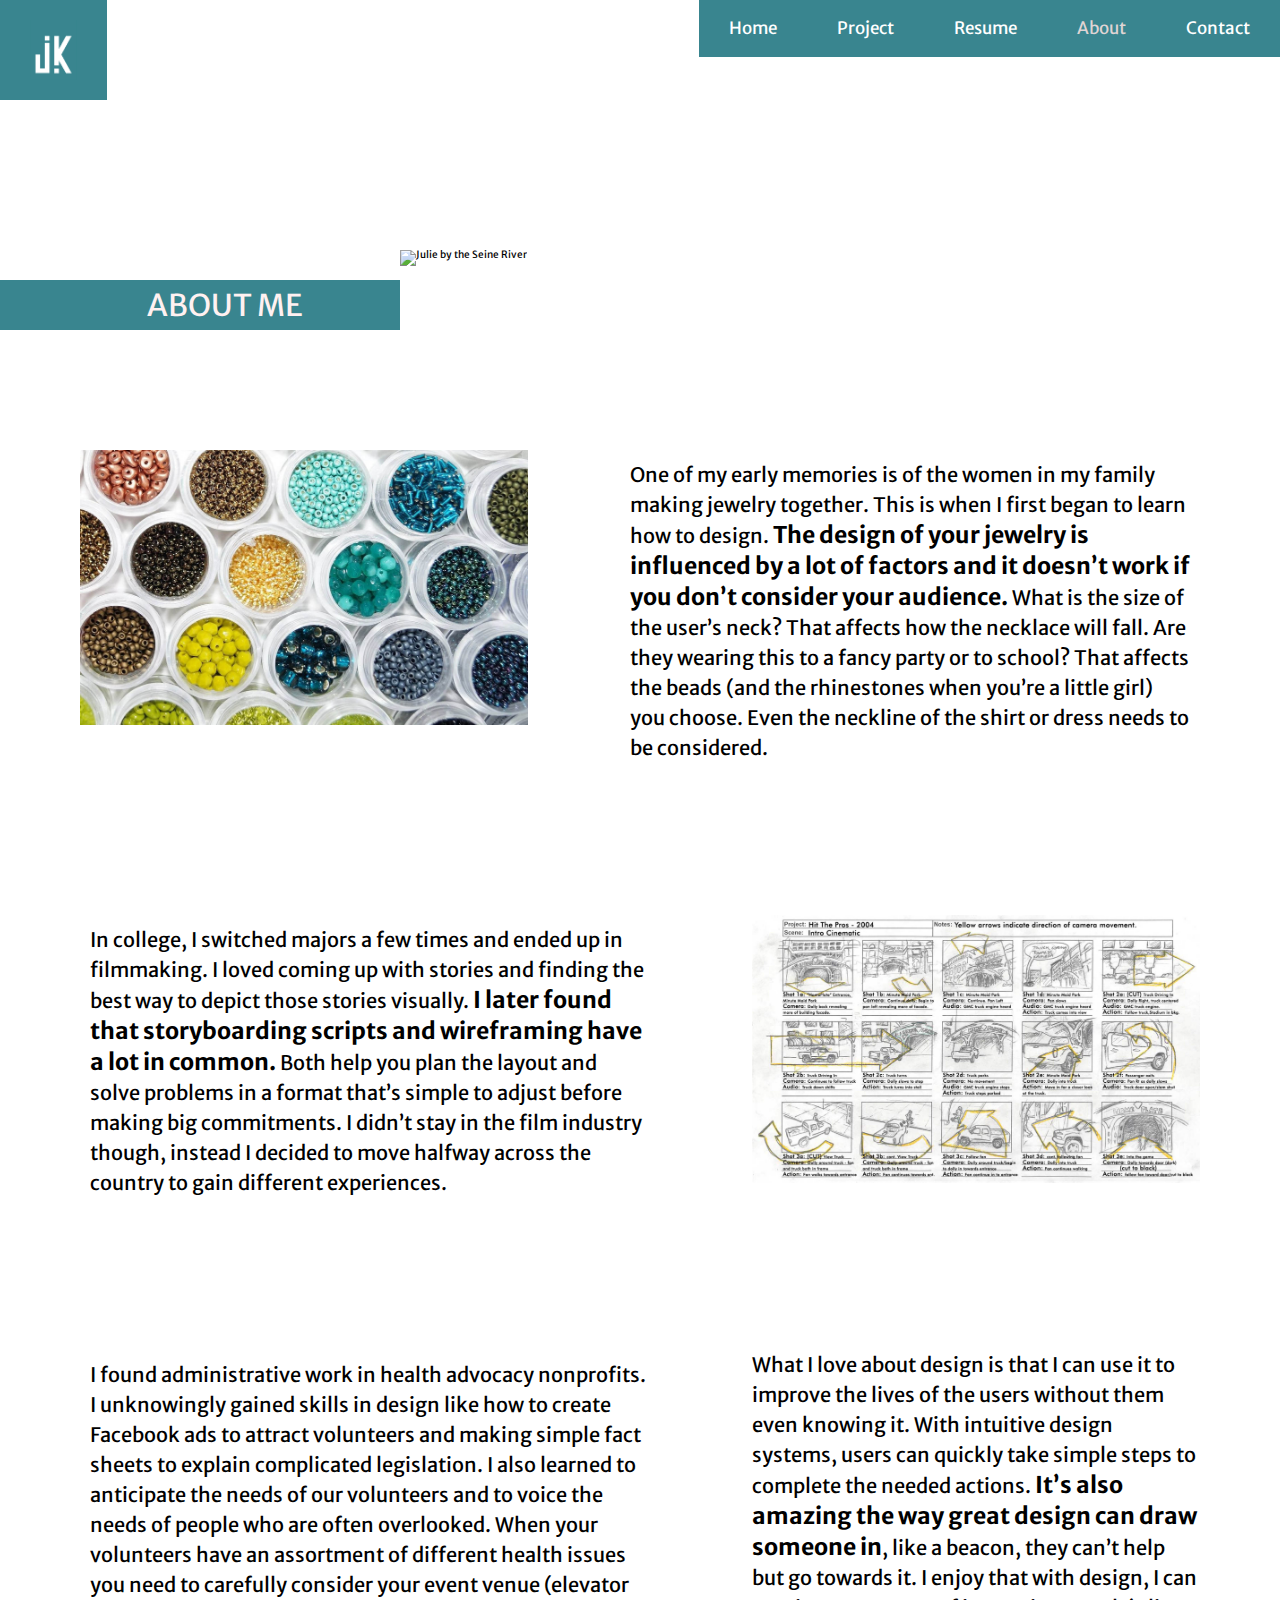
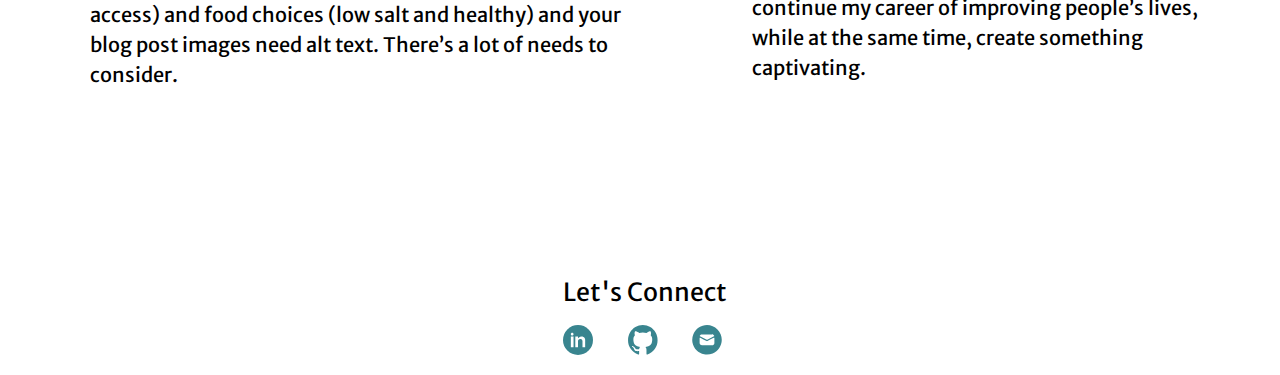
==== about.html @ 7df588e4 "fix spacing and beautify" ====
<!DOCTYPE html>
<html class="mdl-js">

<head>
  <title> Portfolio | Julie Knowles </title>
  <meta name="viewport" content="width=device-width, intitial-scale=1">
  <link rel="stylesheet" type="text/css" href="css/reset.css">
  <link rel="stylesheet" type="text/css" href="css/style.css">
  <link href='https://fonts.googleapis.com/css?family=Merriweather Sans' rel='stylesheet'>
  <link rel="stylesheet" href="https://cdnjs.cloudflare.com/ajax/libs/font-awesome/4.7.0/css/font-awesome.min.css">
  <link rel="stylesheet" type="text/css" href="//fonts.googleapis.com/css?family=Yeseva+One" />
</head>
<div class="hero-about">
  <div class="topnav">
    <a href="#index" class="active"><img src="images/JK-banner.png" alt="JK logo on teal" class="banner" /></a>
    <div id="myLinks">
      <a href="index.html">Home</a>
      <a href="project.html">Project</a>
      <a href="images/j-knowles-resume-19.pdf" download>Resume</a>
      <a class="current" href="about.html">About</a>
      <a href="#contact">Contact</a>
    </div>
    <!-- Hamburger menu -->
    <a href="javascript:void(0);" class="icon" onclick="myFunction()">
      <i class="fa fa-bars"></i>
    </a>
  </div>
</div>

<body>
  <div class="space"></div>
  <section>
    <header>
      <div class="title">
        <h3>ABOUT ME</h3>
      </div>
    </header>
  </section>
  <div class="container">
    <main>

      <div class="river">
        <img src="images/julieinparis.jpg" alt="Julie by the Seine River"></div>
      <section class="section">
        <div class="one">
          <p> One of my early memories is of the women in my family making jewelry together. This is when I first began to learn how to design. <strong> The design of your jewelry is influenced by a lot of factors and it doesn’t work if you don’t
              consider
              your
              audience.</strong> What is the size of the user’s neck? That affects how the necklace will fall. Are they wearing this to a fancy party or to school? That affects the beads (and the rhinestones when you’re a little girl) you choose.
            Even the
            neckline
            of the shirt or dress needs to be considered. </p>
        </div>
        <div class="beads">
          <img src="images/beads.jpg" alt="beads">
        </div>
      </section>
      <section class="section">
        <div class="college">
          <p> In college, I switched majors a few times and ended up in filmmaking. I loved coming up with stories and finding the best way to depict those stories visually. <strong>I later found that storyboarding scripts and wireframing have a lot
              in common.</strong> Both help you plan the layout and solve problems in a format that’s simple to adjust before making big commitments. I didn’t stay in the film industry though, instead I decided to move halfway across the country to
            gain different
            experiences.</p>
        </div>
        <div class="story">
          <img src="images/storyboard.jpg" alt="film storyboard"> </div>
      </section>
      <section class="section">
        <div class="nonprofits">
          <p> I found administrative work in health advocacy nonprofits. I unknowingly gained skills in design like how to create Facebook ads to attract volunteers and making simple fact sheets to explain complicated legislation. I also learned to
            anticipate the needs of our volunteers and to voice the needs of people who are often overlooked. When your volunteers have an assortment of different health issues you need to carefully consider your event venue (elevator access) and
            food
            choices (low salt and healthy) and your blog post images need alt text. There’s a lot of needs to consider. </p>
        </div>
        <div class="design">
          <p>What I love about design is that I can use it to improve the lives of the users without them even knowing it. With intuitive design systems, users can quickly take simple steps to complete the needed actions.<strong> It’s also amazing
              the
              way great design can draw someone in</strong>, like a beacon, they can’t help but go towards it. I enjoy that with design, I can continue my career of improving people’s lives, while at the same time, create something captivating. </p>
        </div>
      </section>
  </div>
  </main>
  <!-- Global site tag (gtag.js) - Google Analytics -->
  <script async src="https://www.googletagmanager.com/gtag/js?id=UA-141456727-1"></script>
  <script>
    window.dataLayer = window.dataLayer || [];

    function gtag() {
      dataLayer.push(arguments);
    }
    gtag('js', new Date());

    gtag('config', 'UA-141456727-1');
  </script>
  <script>
    function myFunction() {
      var x = document.getElementById("myLinks");
      if (x.style.display === "block") {
        x.style.display = "none";
      } else {
        x.style.display = "block";
      }
    }
  </script>

</body>
<footer>
  <section class="bottom">
    <div class="connect">
      <h4 class="footerheading">Let's Connect</h4>
      <ul class="footerlist">
        <li><a href="https://www.linkedin.com/in/julie-knowles/">
            <img src="./images/linkedin2.svg" alt=" linkedin icon" class="icons"></a></li>
        <li><a href="https://github.com/jknowles14">
            <img src="./images/github.svg" alt="github icon" class="icons"></a></li>
        <li><a href="mailto:julieanne.m.knowles@gmail.com">
            <img src="./images/email.svg" alt="email icon" class="icons"></a></li>
      </ul>
    </div>
  </section>
  <div id="contact"> </div>

</footer>

</html>
---- css/style.css ----
* {
  box-sizing: border-box;
}

html {
  font-family: 'Merriweather sans';
  font-size: 10px;
}

.topnav {
  overflow: hidden;
  position: relative;
}

/* Hides the links inside the navigation menu */
.topnav #myLinks {
  display: none;
}

.topnav a {
  color: #39858F;
  padding: 14px 16px;
  text-decoration: none;
  font-size: 17px;
  display: block;
}

/*  hamburger menu */
.topnav a.icon {
  display: block;
  position: absolute;
  right: 0;
  top: 0;
}

a:link, a:visted {
  color: #DFD4D4;
}

a.current:link, a.current:visited {
  color: #DFD4D4;
}

/*** typography ***/
p, ul {
  font-family: 'Merriweather Sans';
  font-size: 1.5rem;
  line-height: 2.3rem;
}

h1 {
  color: #3AA695;
  font-family: "Yeseva One";
  font-size: 6rem;
  font-style: normal;
  font-variant: normal;
  font-weight: 700;
  line-height: 8rem;
}

h2 {
  font-size: 2.5rem;
  font-weight: bold;
  line-height: 4rem;
}

h3 {
  font-size: 2rem;
}

h4 {
  font-size: 2.5rem;
  line-height: 4rem;
}

strong {
  font-size: 1.8rem;
  font-weight: bold;
}

/*** structure ***/
.container {
  background-color: white;
  width: auto;
}

img {
  height: inherit;
  max-width: 100%;
}

.icons {
  height: 3rem;
  margin: 1%;
}

.footerlist li {
  display: inline;
  list-style: none;
  padding-right: 5px;
}

.connect {
  text-align: center;
  margin: 12rem 0 0 1rem;
}

.footerheading {
  text-align: center;
}

/* index HOME PAGE  */
.stacksec, .solosec {
  margin: 7rem 3rem 5rem 3rem;
}

.stackstext, .solotext {
  padding: 1rem;
  margin: 2rem 1rem 2.5rem 1rem;
}

.stacks, .solo {
  margin: 5rem 2rem 5rem 2rem;
  outline-color: #ECECEC;
  outline-style: solid;
  width: 85%;
}

.title {
  background-color: #39858F;
  color: #FFF1F1;
  float: left;
  margin-bottom: 3rem;
  margin-top: 10rem;
  overflow: hidden;
  padding: 1rem;
  text-align: center;
}

.hero-text {
  line-height: 2.2rem;
  margin: 3rem 2.2rem 1rem 1rem;
  padding-left: 2.5rem;
  padding-top: 20rem;
}

.hero-image {
  background-image: url("../images/jkcrop1.png");
  background-position: left;
  background-repeat: no-repeat;
  height: 63rem;
  width: 100%;
}

.banner {
  height: 6rem;
}

.space {
  padding: 10rem;
}

.projectbutton, .solobutton {
  border: 1.5px solid #3AA695;
  color: #3AA695;
  cursor: pointer;
  display: inline-block;
  font-size: 1.8rem;
  margin-top: 2rem;
  padding: 1rem;
  text-align: center;
  text-decoration: none;
  width: 23rem;
}

/* project STACKS CASE STUDY*/
.box {
  clear: right;
  float: none;
  height: auto;
  padding: 2rem;
}

.conclusion {
  background-color: #3AA695;
  color: #FFF1F1;
  display: inline-block;
  margin: 1rem;
  padding: 3rem;
}

.problem, .solution {
  background-color: #3AA695;
  color: #FFF1F1;
  margin: 2%;
  padding: 3rem;
  width: 96%;
}

.button {
  border: 2px solid #3AA695;
  color: #3AA695;
  cursor: pointer;
  display: block;
  font-size: 1.5rem;
  margin-left: auto;
  margin-right: auto;
  margin-top: 3rem;
  padding: 1.5rem;
  text-align: center;
  text-decoration: none;
  width: 100%;
}

.buttona {
  border: 2px solid #3AA695;
  color: #3AA695;
  cursor: pointer;
  font-size: 1.5rem;
  margin-left: auto;
  margin-right: auto;
  padding: 1.5rem;
  text-align: center;
  text-decoration: none;
}

.prototypebutton {
  margin: 5rem auto 2rem auto;
  text-align: center;
}

.intro {
  clear: left;
  margin-top: 3rem;
  padding: 3rem;
}

.stacks-pic {
  float: none;
  outline-color: #ECECEC;
  outline-style: solid;
  width: 100%;
}

.section {
  display: inline-block;
  margin: 0 2rem 0 2rem;
  padding: 1rem;
}

.pref, .dash {
  float: none;
  padding: 2.5rem;
  width: 100%;
}

.users, .fi, .landing, .dashboard, .mood, .branding, .clickable, .usertesting, .userp, .competitive {
  float: none;
  padding: 2.5rem;
  width: 100%;
}

.changes, .moodboard, .logo, .personas-pic, .processpic, .stacks-pic, .landing, .flow-pic, .dashboard {
  float: none;
  margin: 4rem 0 4rem 2rem;
  padding: 0;
  width: 95%;
}

.competitive-pic {
  margin: 4rem auto 0 auto;
  width: 50%;
}

.space {
  padding: 5rem;
}

.stackscase {
  float: left;
  width: 50%;
}

/* ABOUT */
.river {
  margin-top: 5rem;
}

.beads, .story {
  float: none;
  padding: 2rem;
  width: 100%;
}

.college, .one, .nonprofits, .design {
  float: none;
  padding: 3rem;
  width: 100%;
}

.artofstory, .last, .jewelry {
  display: inline-block;
}

@media screen and (max-width:1200px) {
  .buttons {
    margin-left: auto;
    margin-right: auto;
    margin-top: 1.5rem;
    max-width: 285px;
  }

  .rwd-break {
    display: none;
  }
}

@media screen and (min-width: 575px) {
  .hero-text {
    margin: 0 4rem 0 7rem;
  }

  .buttona {
    max-width: 300px;
  }

  .title {
    padding-left: 6rem;
    padding-right: 1rem;
  }

  .stacksec, .solosec {
    display: inline-block;
    margin: 8rem 6rem 5rem 6rem;
  }

  .stacks, .solo {
    margin: 0 2rem 0 2rem;
    width: 70%;
  }

  .section {
    margin: 3rem 13rem 3rem 4rem;
  }
}

@media screen and (min-width:991px) {
  h3 {
    font-size: 3rem;
  }

  .topnav a.icon {
    display: none;
  }

  .topnav #myLinks {
    display: inline;
    float: right;
  }

  .topnav {
    font-size: 2rem;
    overflow: hidden;
    text-decoration: none;
    width: 100%;
  }

  .topnav a {
    background-color: #39858F;
    color: white;
    float: left;
    justify-content: center;
    padding: 2rem 3rem 2rem 3rem;
    text-decoration: none;
  }

  /* home index page */
  .banner {
    float: left;
  }

  .stackstext {
    float: left;
    margin: 2rem 0 1rem 4.5rem;
    width: 40%;
  }

  .stacksec, .solosec {
    display: inline-block;
    margin: 8rem 5rem 5rem 5rem;
  }

  .stacks {
    float: right;
    margin: 3rem 7rem 10rem 0;
    width: 35%;
  }

  .solo {
    clear: left;
    float: left;
    margin-top: 5rem;
    width: 50%;
  }

  .solotext {
    float: right;
    margin-bottom: 20px;
    margin-right: 30px;
    width: 40%;
  }

  .title {
    background-color: #39858F;
    color: #FFF1F1;
    margin: 8rem 0 3rem 0;
    padding-top: 2.5rem 0 2.5rem 4rem;
    text-align: center;
    width: 40rem;
  }

  .college, .one, .nonprofits, .love {
    float: none;
    margin: 1rem;
    padding: 6rem;
    width: 100%;
  }

  .artofstory, .last, .jewelry {
    padding: 3rem;
  }

  /* project STACKS CASE STUDY  */
  .section {
    display: inline-block;
    margin: 6rem 20rem 6rem 20rem;
  }

  .problem, .solution {
    clear: both;
    float: none;
    height: auto;
    margin: 3%;
    padding: 1.5rem;
    width: 94%;
  }

  .usersurvey {
    display: table;
  }
}

@media screen and (min-width: 1100px) {
  p, ul {
    font-size: 2rem;
    line-height: 3rem;
  }

  strong {
    font-size: 2.3rem;
  }

  .bottom {
    clear: both;
    margin-top: 8rem;
  }

  /* index HOME PAGE */
  .hero-text {
    margin-left: 9.7rem;
  }

  .stackstext {
    float: left;
    margin: 2rem 0 1rem 4.5rem;
    width: 40%;
  }

  .stacksec, .solosec {
    display: inline-block;
    margin: 8rem 5rem 5rem 5rem;
  }

  .stacks {
    float: right;
    margin: 3rem 7rem 10rem 0;
    width: 35%;
  }

  .solo {
    clear: left;
    float: left;
    margin-top: 5rem;
    width: 50%;
  }

  .solotext {
    float: right;
    margin-bottom: 20px;
    margin-right: 30px;
    width: 40%;
  }

  .projectbutton, .solobutton {
    border: 2px solid #3AA695;
    color: #3AA695;
    cursor: pointer;
    font-size: 2rem;
    margin-top: 2rem;
    padding: 1rem;
    text-align: center;
    text-decoration: none;
    width: 30rem;
  }

  /* about */
  .one {
    float: right;
    padding: 0;
    width: 50%;
  }

  .beads {
    float: left;
    padding: 0;
    width: 40%;
  }

  .story, .design {
    float: right;
    padding: 0;
    width: 40%;
  }

  .college, .nonprofits {
    float: left;
    padding: 0;
    width: 50%;
  }

  .river {
    margin-top: 5rem;
  }

  /* project STACKS CSE STUDY  */
  .intro {
    clear: right;
    float: right;
    padding: 3rem 3rem 3rem 0;
    width: 45%;
  }

  .stacks-pic {
    float: left;
    width: 40%;
  }

  .problem {
    background-color: #3AA695;
    clear: left;
    color: #FFF1F1;
    float: left;
    height: 42rem;
    margin: 2%;
    padding: 4rem;
    width: 44%;
  }

  .solution {
    background-color: #3AA695;
    clear: right;
    color: #FFF1F1;
    float: right;
    height: 42rem;
    margin: 2%;
    padding: 4rem;
    width: 44%;
  }

  .competitive {
    clear: right;
    float: left;
    padding: 3rem 0 3rem 3rem;
    width: 45%;
  }

  .competitive-pic {
    clear: right;
    float: right;
    margin-top: 6rem;
    width: 40%;
  }

  .buttona {
    border: 2px solid #3AA695;
    clear: both;
    color: #3AA695;
    cursor: pointer;
    float: left;
    font-size: 2rem;
    margin-left: 5rem;
    margin-top: 5rem;
    padding: 1rem;
    text-align: center;
    text-decoration: none;
    width: 40rem;
  }

  .button {
    border: 2px solid #3AA695;
    color: #3AA695;
    cursor: pointer;
    display: block;
    font-size: 2rem;
    margin-bottom: 2rem;
    margin-left: auto;
    margin-right: auto;
    padding: 1rem;
    text-align: center;
    text-decoration: none;
    width: 40rem;
  }

  .box {
    clear: right;
    float: left;
    height: 32rem;
    margin-left: 1%;
    width: 31%;
  }

  .processpic, .personas-pic {
    clear: left;
    float: left;
    margin: 1rem;
    padding-bottom: 6rem;
    width: 50%;
  }

  .flow-pic {
    float: right;
    padding-top: 0;
    width: 50%;
  }

  .users {
    clear: left;
    float: left;
    padding-right: 0;
    width: 40%;
  }

  .pref {
    clear: left;
    float: left;
    padding-right: 0;
    width: 45%;
  }

  .userp, .fi {
    float: right;
    padding-left: 0;
    width: 40%;
  }

  .dash {
    float: right;
    padding-left: 0;
    width: 42%;
  }

  .section {
    display: inline-block;
    margin: 8rem 7rem 4rem 7rem;
  }

  .buttons {
    float: left;
    width: 40%;
  }

  .dashboard {
    float: left;
    padding-top: 0;
    width: 40%
  }

  .landing {
    float: right;
    padding-top: 0;
    width: 40%;
  }

  .mood, .branding, .usertesting {
    clear: left;
    float: left;
    width: 45%;
  }

  .moodboard, .clickable, .changes, .logo {
    float: right;
    width: 45%;
  }

  .conclusion {
    background-color: #3AA695;
    color: #FFF1F1;
    display: inline-block;
    padding: 10rem 22rem 10rem 22rem;
  }
}
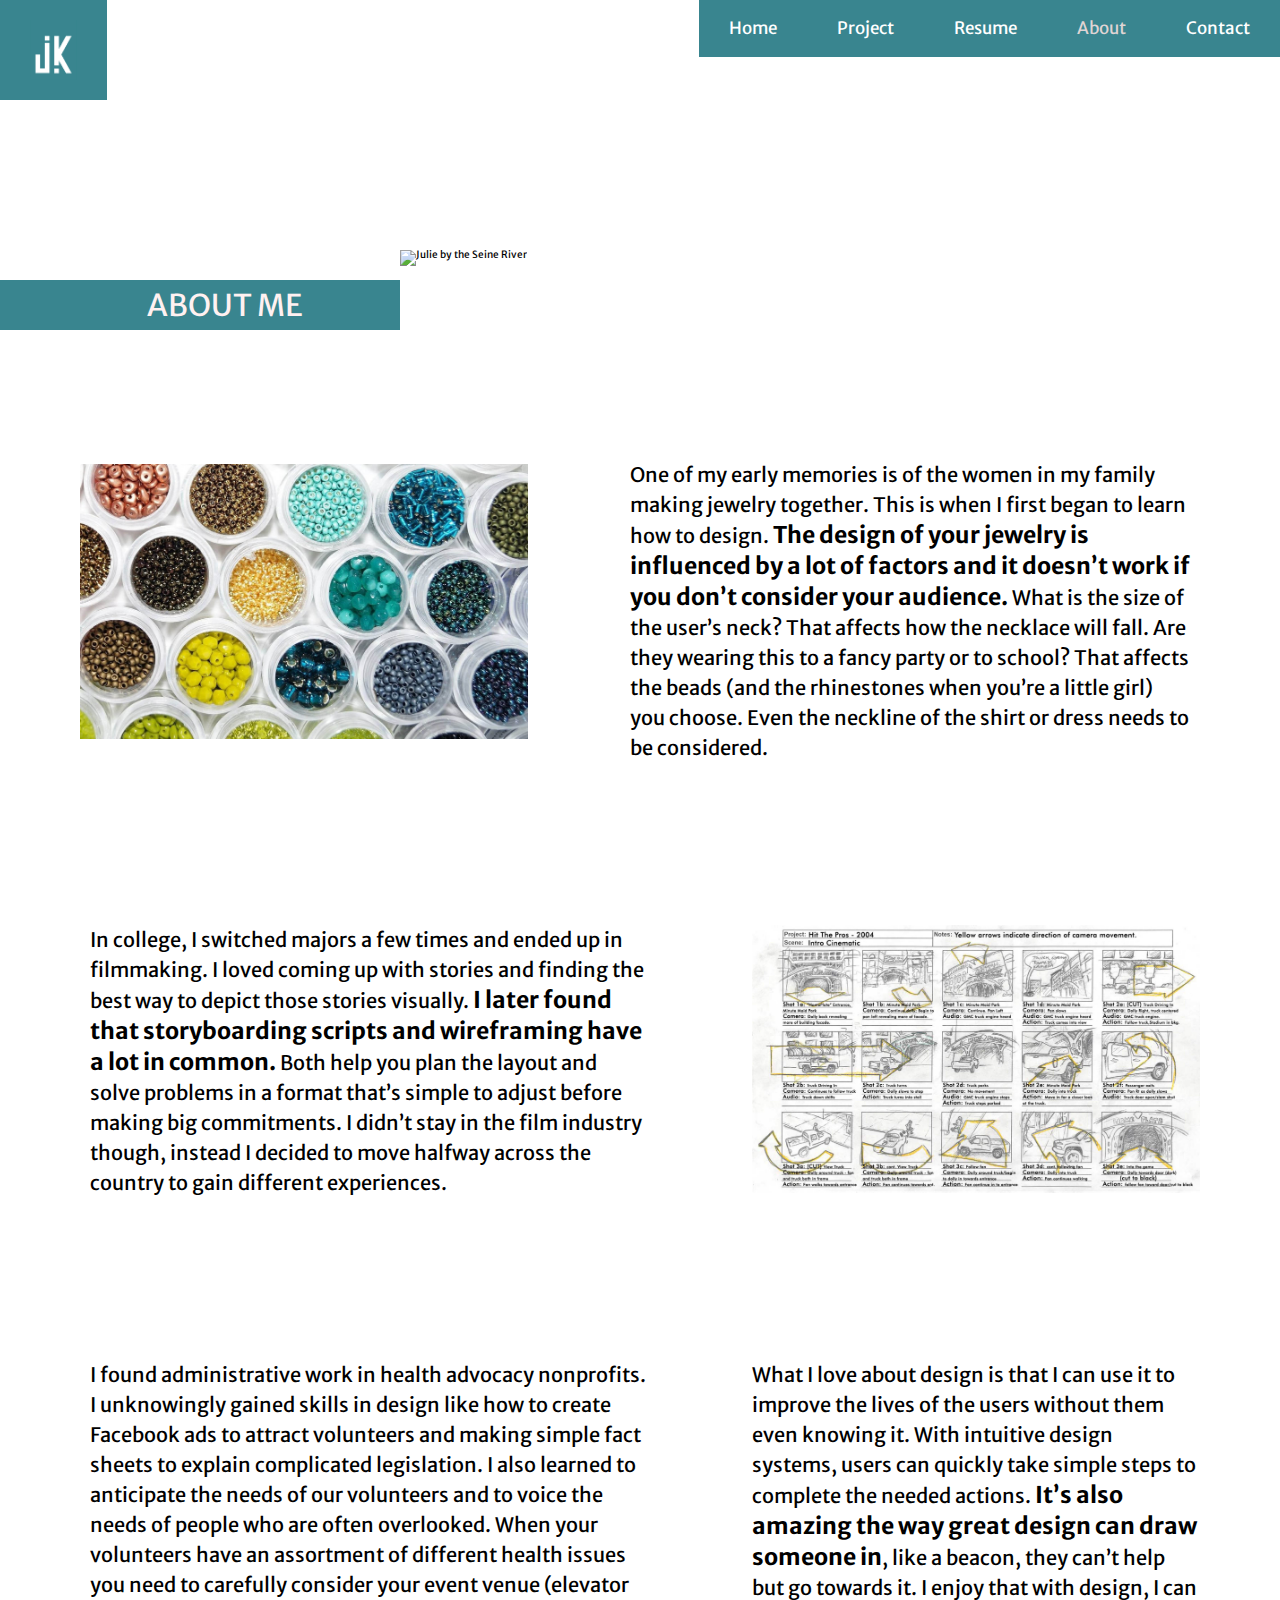
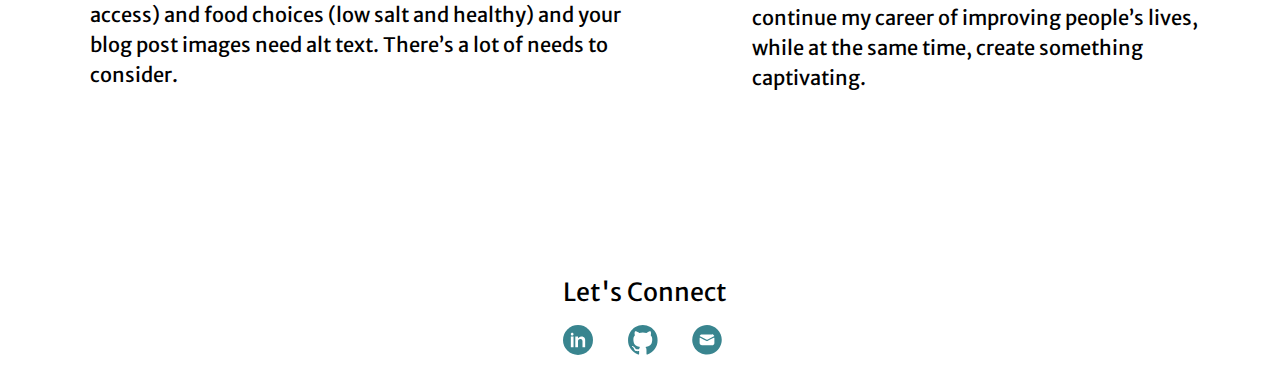
==== commit de582977: "larger pics and update project language" ====
--- a/about.html
+++ b/about.html
@@ -109,9 +109,9 @@
     <div class="connect">
       <h4 class="footerheading">Let's Connect</h4>
       <ul class="footerlist">
-        <li><a href="https://www.linkedin.com/in/julie-knowles/">
+        <li><a href="https://www.linkedin.com/in/julie-knowles/" target="_blank">
             <img src="./images/linkedin2.svg" alt=" linkedin icon" class="icons"></a></li>
-        <li><a href="https://github.com/jknowles14">
+        <li><a href="https://github.com/jknowles14" target="_blank">
             <img src="./images/github.svg" alt="github icon" class="icons"></a></li>
         <li><a href="mailto:julieanne.m.knowles@gmail.com">
             <img src="./images/email.svg" alt="email icon" class="icons"></a></li>
--- a/css/style.css
+++ b/css/style.css
@@ -262,7 +262,7 @@
 
 .changes, .moodboard, .logo, .personas-pic, .processpic, .stacks-pic, .landing, .flow-pic, .dashboard {
   float: none;
-  margin: 4rem 0 4rem 2rem;
+  margin: 4rem 1rem 4rem 1rem;
   padding: 0;
   width: 95%;
 }
@@ -315,9 +315,9 @@
   }
 }
 
-@media screen and (min-width: 575px) {
+@media screen and (min-width: 650px) {
   .hero-text {
-    margin: 0 4rem 0 7rem;
+    margin: 0 7rem 0 7rem;
   }
 
   .buttona {
@@ -339,8 +339,12 @@
     width: 70%;
   }
 
+  .personas-pic, .moodboard, .logo, .changes, .stacks-pic {
+    width: 80%;
+  }
+
   .section {
-    margin: 3rem 13rem 3rem 4rem;
+    margin: 3rem 10rem 3rem 10rem;
   }
 }
 
@@ -522,13 +526,13 @@
 
   .beads {
     float: left;
-    padding: 0;
+    padding: 1.4rem 0 0 0;
     width: 40%;
   }
 
   .story, .design {
     float: right;
-    padding: 0;
+    padding: 1rem 0 0 0;
     width: 40%;
   }
 
@@ -552,7 +556,7 @@
 
   .stacks-pic {
     float: left;
-    width: 40%;
+    width: 41%;
   }
 
   .problem {
@@ -581,7 +585,7 @@
     clear: right;
     float: left;
     padding: 3rem 0 3rem 3rem;
-    width: 45%;
+    width: 46%;
   }
 
   .competitive-pic {
@@ -634,13 +638,14 @@
     float: left;
     margin: 1rem;
     padding-bottom: 6rem;
-    width: 50%;
+    padding-top: 1rem;
+    width: 45%;
   }
 
   .flow-pic {
     float: right;
     padding-top: 0;
-    width: 50%;
+    width: 40%;
   }
 
   .users {
@@ -654,18 +659,19 @@
     clear: left;
     float: left;
     padding-right: 0;
-    width: 45%;
+    width: 46%;
   }
 
   .userp, .fi {
     float: right;
     padding-left: 0;
-    width: 40%;
+    width: 43%;
   }
 
   .dash {
     float: right;
     padding-left: 0;
+    margin-top: 1rem;
     width: 42%;
   }
 
@@ -682,7 +688,7 @@
   .dashboard {
     float: left;
     padding-top: 0;
-    width: 40%
+    width: 42%
   }
 
   .landing {
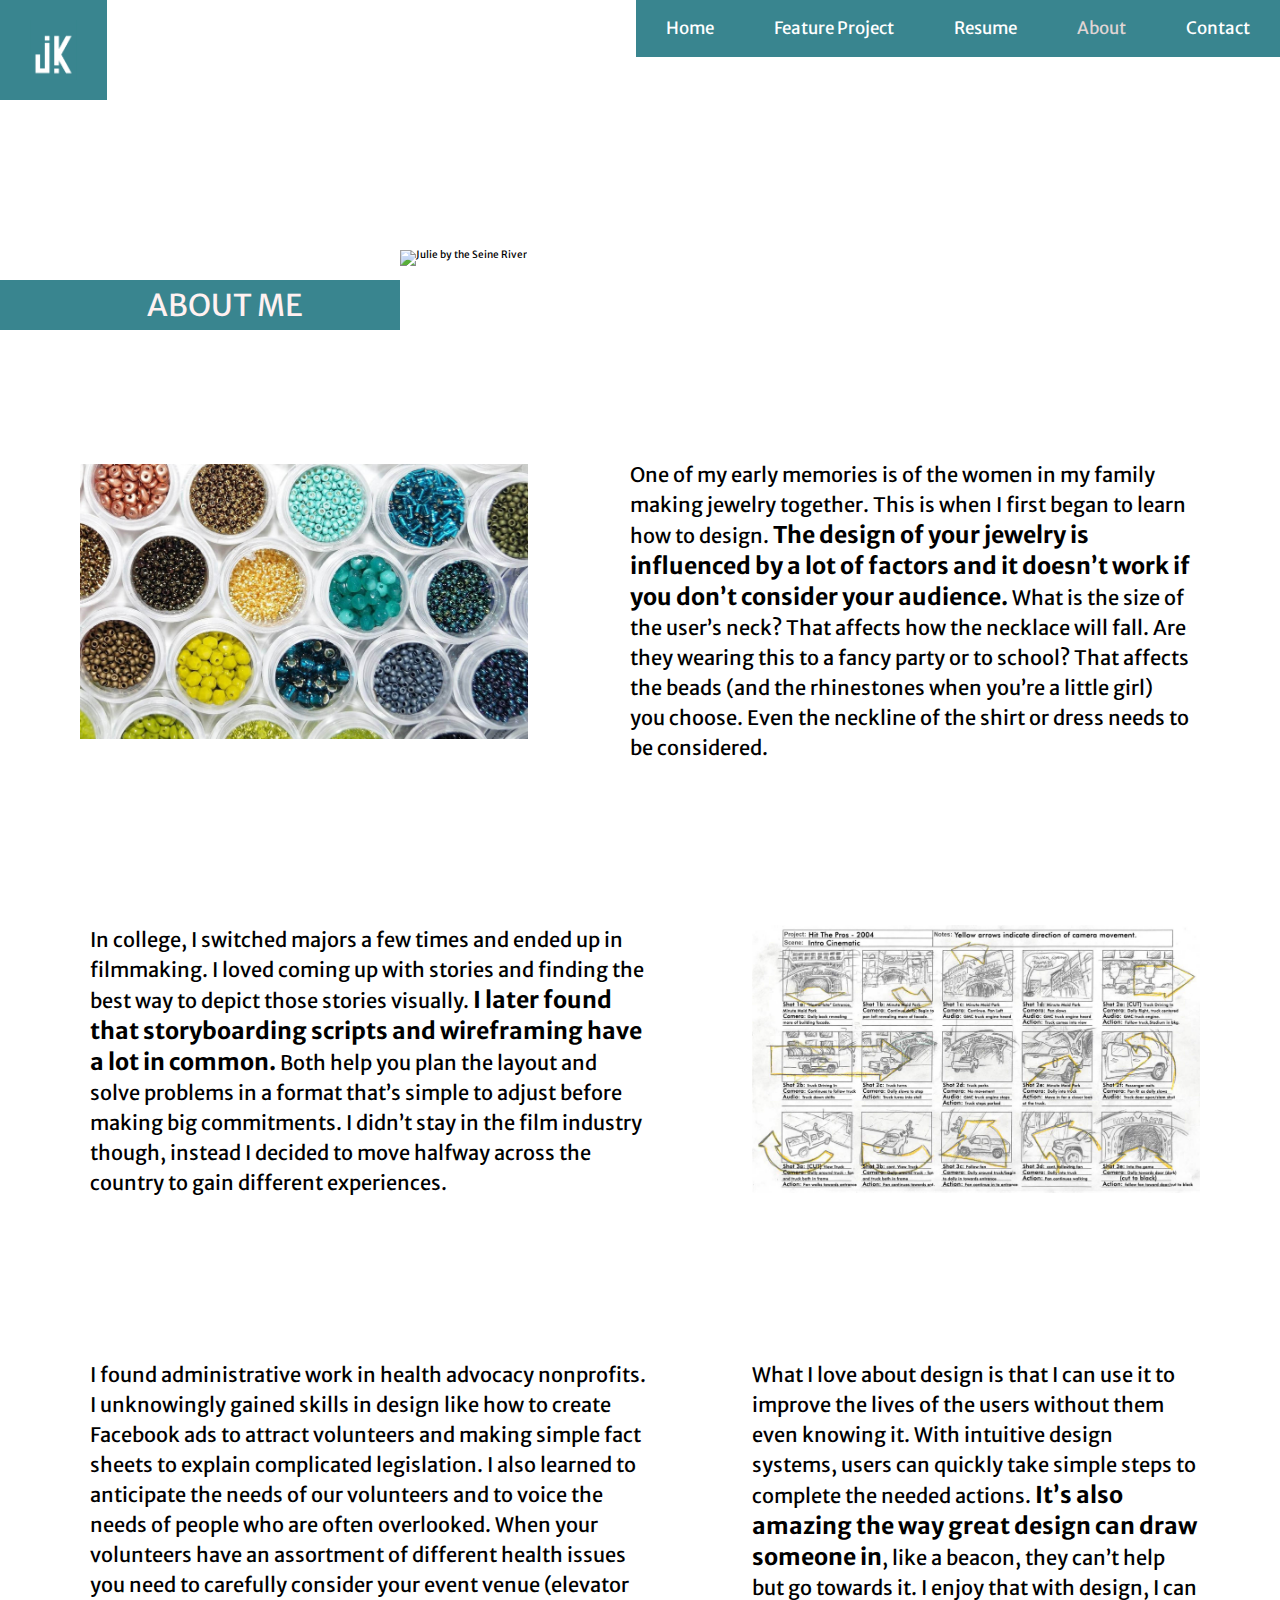
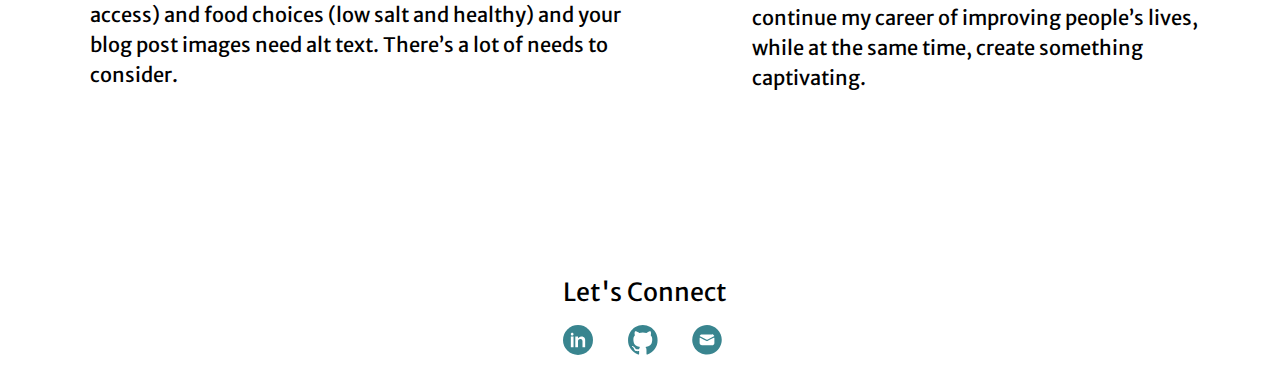
==== commit 016f233a: "add bendable case study" ====
--- a/about.html
+++ b/about.html
@@ -12,10 +12,10 @@
 </head>
 <div class="hero-about">
   <div class="topnav">
-    <a href="#index" class="active"><img src="images/JK-banner.png" alt="JK logo on teal" class="banner" /></a>
+    <a href="index.html" class="active"><img src="images/JK-banner.png" alt="JK logo on teal" class="banner" /></a>
     <div id="myLinks">
       <a href="index.html">Home</a>
-      <a href="project.html">Project</a>
+      <a href="feature.html">Feature Project</a>
       <a href="images/j-knowles-resume-19.pdf" download>Resume</a>
       <a class="current" href="about.html">About</a>
       <a href="#contact">Contact</a>
@@ -113,7 +113,7 @@
             <img src="./images/linkedin2.svg" alt=" linkedin icon" class="icons"></a></li>
         <li><a href="https://github.com/jknowles14" target="_blank">
             <img src="./images/github.svg" alt="github icon" class="icons"></a></li>
-        <li><a href="mailto:julieanne.m.knowles@gmail.com">
+        <li><a href="mailto:jmknowlesdesign@gmail.com">
             <img src="./images/email.svg" alt="email icon" class="icons"></a></li>
       </ul>
     </div>
--- a/css/style.css
+++ b/css/style.css
@@ -73,6 +73,11 @@
   line-height: 4rem;
 }
 
+h5{
+  font-size: 2rem;
+  color: #39858F;
+}
+
 strong {
   font-size: 1.8rem;
   font-weight: bold;
@@ -110,19 +115,17 @@
 }
 
 /* index HOME PAGE  */
-.stacksec, .solosec {
+.featuredsec, .solosec {
   margin: 7rem 3rem 5rem 3rem;
 }
 
-.stackstext, .solotext {
+.featured, .solotext {
   padding: 1rem;
   margin: 2rem 1rem 2.5rem 1rem;
 }
 
-.stacks, .solo {
+.featuredpic, .solo {
   margin: 5rem 2rem 5rem 2rem;
-  outline-color: #ECECEC;
-  outline-style: solid;
   width: 85%;
 }
 
@@ -178,8 +181,10 @@
   clear: right;
   float: none;
   height: auto;
+  list-style-position: inside;
   padding: 2rem;
 }
+
 
 .conclusion {
   background-color: #3AA695;
@@ -196,6 +201,7 @@
   padding: 3rem;
   width: 96%;
 }
+
 
 .button {
   border: 2px solid #3AA695;
@@ -237,8 +243,6 @@
 
 .stacks-pic {
   float: none;
-  outline-color: #ECECEC;
-  outline-style: solid;
   width: 100%;
 }
 
@@ -325,21 +329,21 @@
   }
 
   .title {
-    padding-left: 6rem;
-    padding-right: 1rem;
-  }
-
-  .stacksec, .solosec {
+    padding-left: 8rem;
+    padding-right: 3rem;
+  }
+
+  .featuredsec, .solosec {
     display: inline-block;
     margin: 8rem 6rem 5rem 6rem;
   }
 
-  .stacks, .solo {
+  .featuredpic, .solo {
     margin: 0 2rem 0 2rem;
     width: 70%;
   }
 
-  .personas-pic, .moodboard, .logo, .changes, .stacks-pic {
+  .personas-pic, .moodboard, .logo, .changes, .stacks-pic, .landing, .dashboard {
     width: 80%;
   }
 
@@ -383,27 +387,27 @@
     float: left;
   }
 
-  .stackstext {
+  .featured {
     float: left;
     margin: 2rem 0 1rem 4.5rem;
     width: 40%;
   }
 
-  .stacksec, .solosec {
+  .featuredsec, .solosec {
     display: inline-block;
     margin: 8rem 5rem 5rem 5rem;
   }
 
-  .stacks {
-    float: right;
-    margin: 3rem 7rem 10rem 0;
-    width: 35%;
+  .featuredpic {
+    float: right;
+    margin: 5rem;
+    width: 50%;
   }
 
   .solo {
     clear: left;
     float: left;
-    margin-top: 5rem;
+    margin: 5rem;
     width: 50%;
   }
 
@@ -474,28 +478,28 @@
     margin-left: 9.7rem;
   }
 
-  .stackstext {
+  .featured {
     float: left;
     margin: 2rem 0 1rem 4.5rem;
     width: 40%;
   }
 
-  .stacksec, .solosec {
+  .featuredsec, .solosec {
     display: inline-block;
     margin: 8rem 5rem 5rem 5rem;
   }
 
-  .stacks {
+  .featuredpic {
     float: right;
     margin: 3rem 7rem 10rem 0;
-    width: 35%;
+    width: 43%;
   }
 
   .solo {
     clear: left;
     float: left;
-    margin-top: 5rem;
-    width: 50%;
+    margin: 2rem 0 0 5rem;
+    width: 38%;
   }
 
   .solotext {
@@ -556,7 +560,7 @@
 
   .stacks-pic {
     float: left;
-    width: 41%;
+    width: 45%;
   }
 
   .problem {
@@ -705,7 +709,7 @@
 
   .moodboard, .clickable, .changes, .logo {
     float: right;
-    width: 45%;
+    width: 40%;
   }
 
   .conclusion {
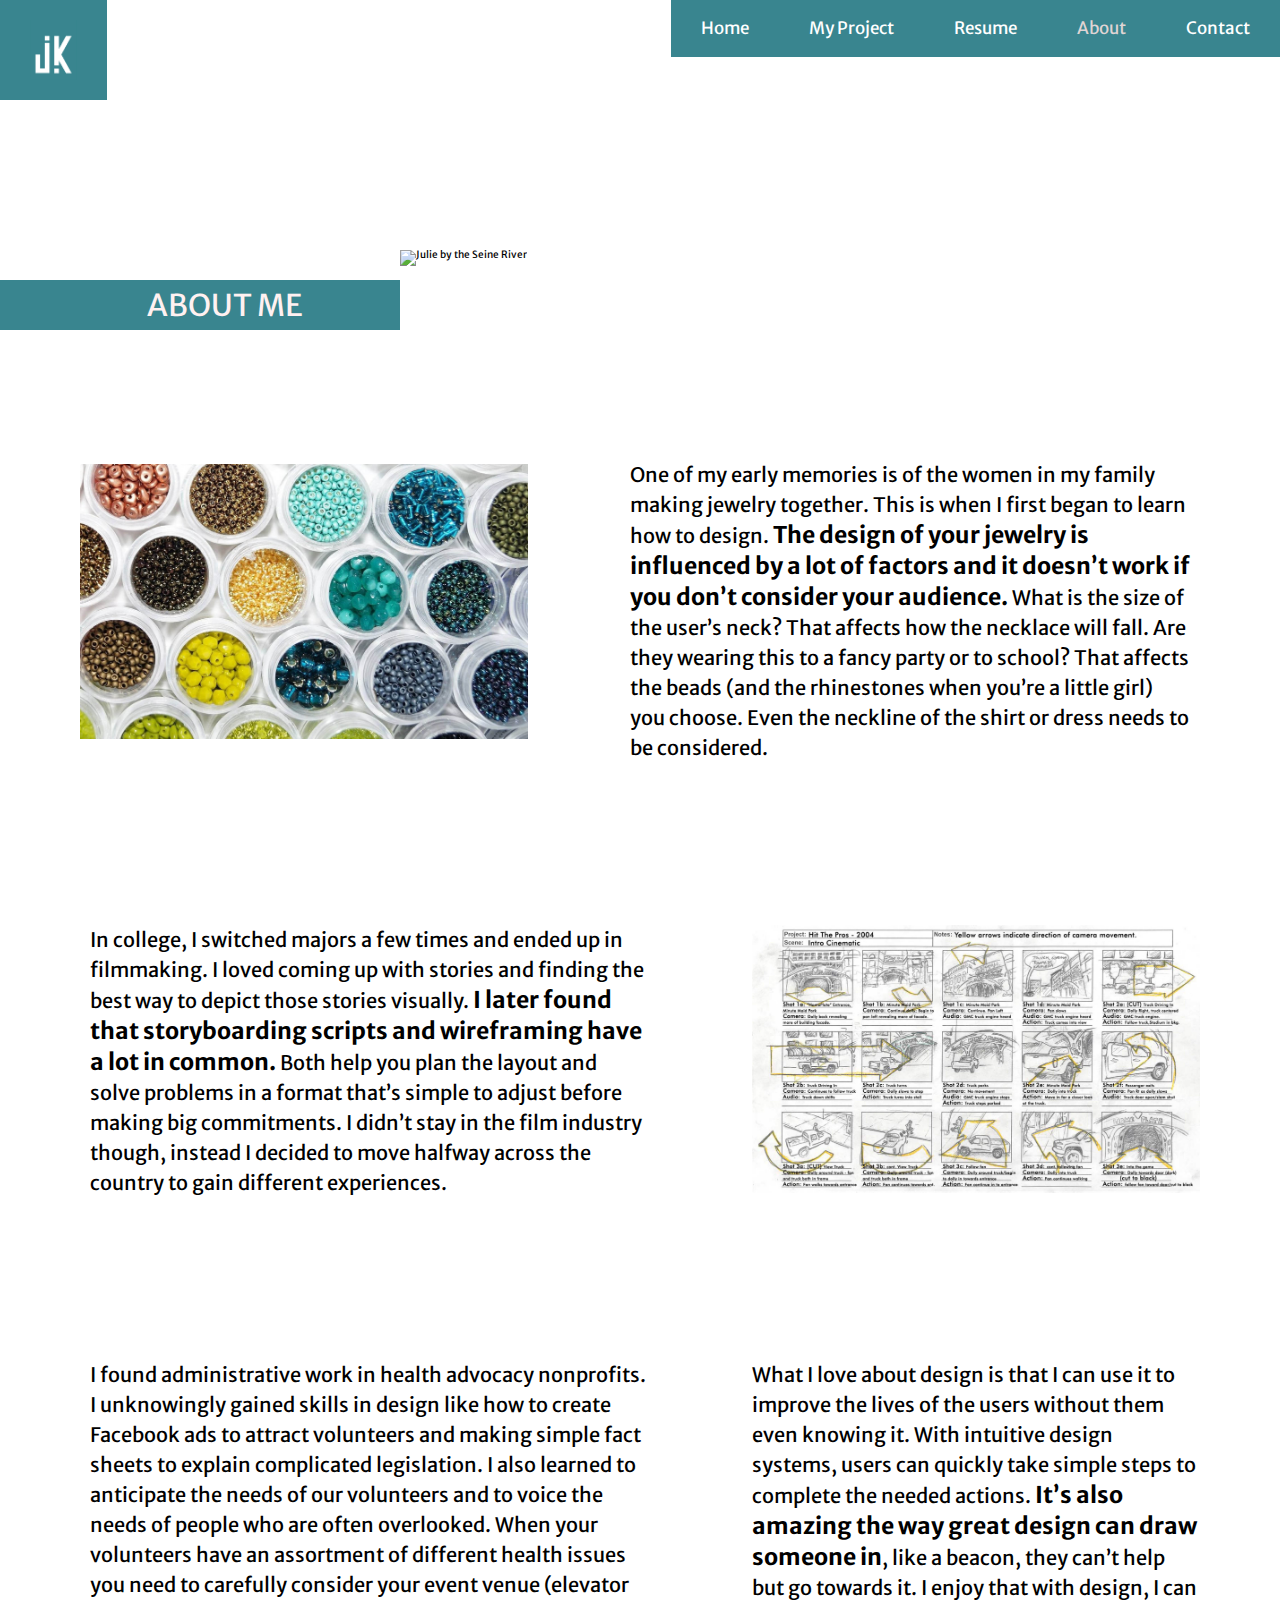
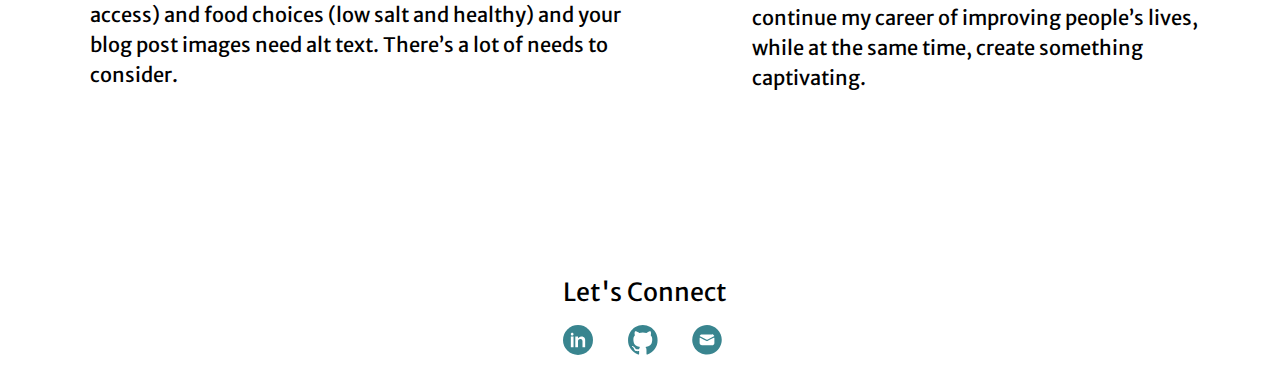
==== commit 246409d7: "fix errors" ====
--- a/about.html
+++ b/about.html
@@ -15,8 +15,8 @@
     <a href="index.html" class="active"><img src="images/JK-banner.png" alt="JK logo on teal" class="banner" /></a>
     <div id="myLinks">
       <a href="index.html">Home</a>
-      <a href="feature.html">Feature Project</a>
-      <a href="images/j-knowles-resume-19.pdf" download>Resume</a>
+      <a href="feature.html">My Project</a>
+      <a href="images/j-knowles-resume-19.pdf" target="_blank">Resume</a>
       <a class="current" href="about.html">About</a>
       <a href="#contact">Contact</a>
     </div>
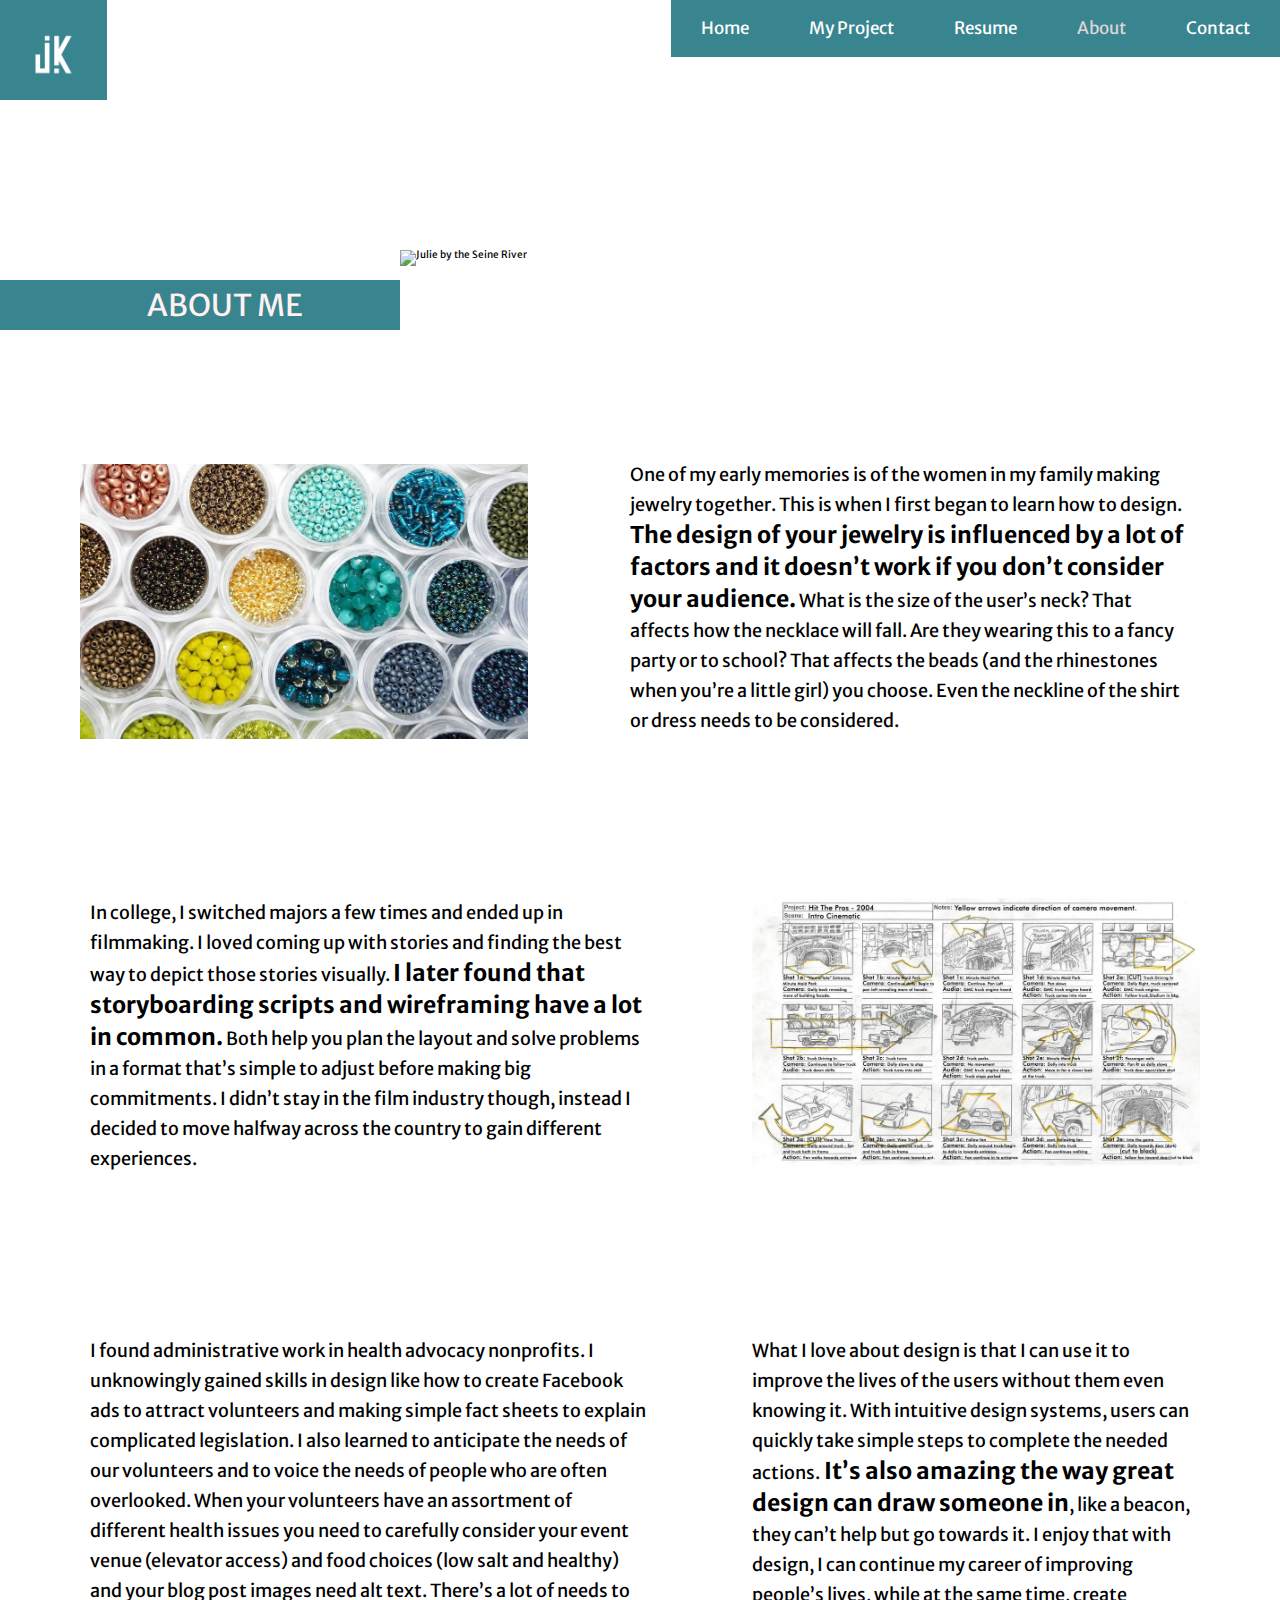
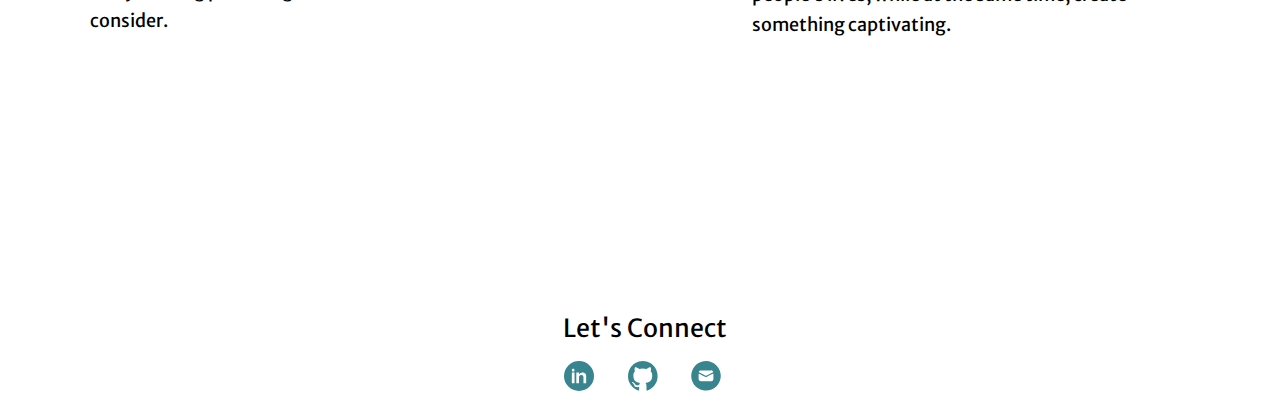
==== commit e95cb063: "fix spacing and font" ====
--- a/about.html
+++ b/about.html
@@ -103,7 +103,16 @@
     }
   </script>
 
+  <br>
 </body>
+<br>
+<br>
+<br>
+<br>
+<br>
+<br>
+<br>
+<br>
 <footer>
   <section class="bottom">
     <div class="connect">
--- a/css/style.css
+++ b/css/style.css
@@ -44,7 +44,7 @@
 /*** typography ***/
 p, ul {
   font-family: 'Merriweather Sans';
-  font-size: 1.5rem;
+  size: 1rem;
   line-height: 2.3rem;
 }
 
@@ -174,6 +174,16 @@
   text-align: center;
   text-decoration: none;
   width: 23rem;
+}
+
+.solobutton:hover {
+  background-color: #3AA695;
+  color: white;
+}
+
+.projectbutton:hover {
+  background-color: #3AA695;
+  color: white;
 }
 
 /* project STACKS CASE STUDY*/
@@ -235,6 +245,22 @@
   text-align: center;
 }
 
+
+.prototypebutton:hover {
+  background-color: #3AA695;
+  color: white;
+}
+
+.buttona:hover {
+  background-color: #3AA695;
+  color: white;
+}
+
+.button:hover {
+  background-color: #3AA695;
+  color: white;
+}
+
 .intro {
   clear: left;
   margin-top: 3rem;
@@ -350,6 +376,7 @@
   .section {
     margin: 3rem 10rem 3rem 10rem;
   }
+
 }
 
 @media screen and (min-width:991px) {
@@ -460,7 +487,7 @@
 
 @media screen and (min-width: 1100px) {
   p, ul {
-    font-size: 2rem;
+    font-size: 1.8rem;
     line-height: 3rem;
   }
 
@@ -520,6 +547,8 @@
     text-decoration: none;
     width: 30rem;
   }
+
+
 
   /* about */
   .one {
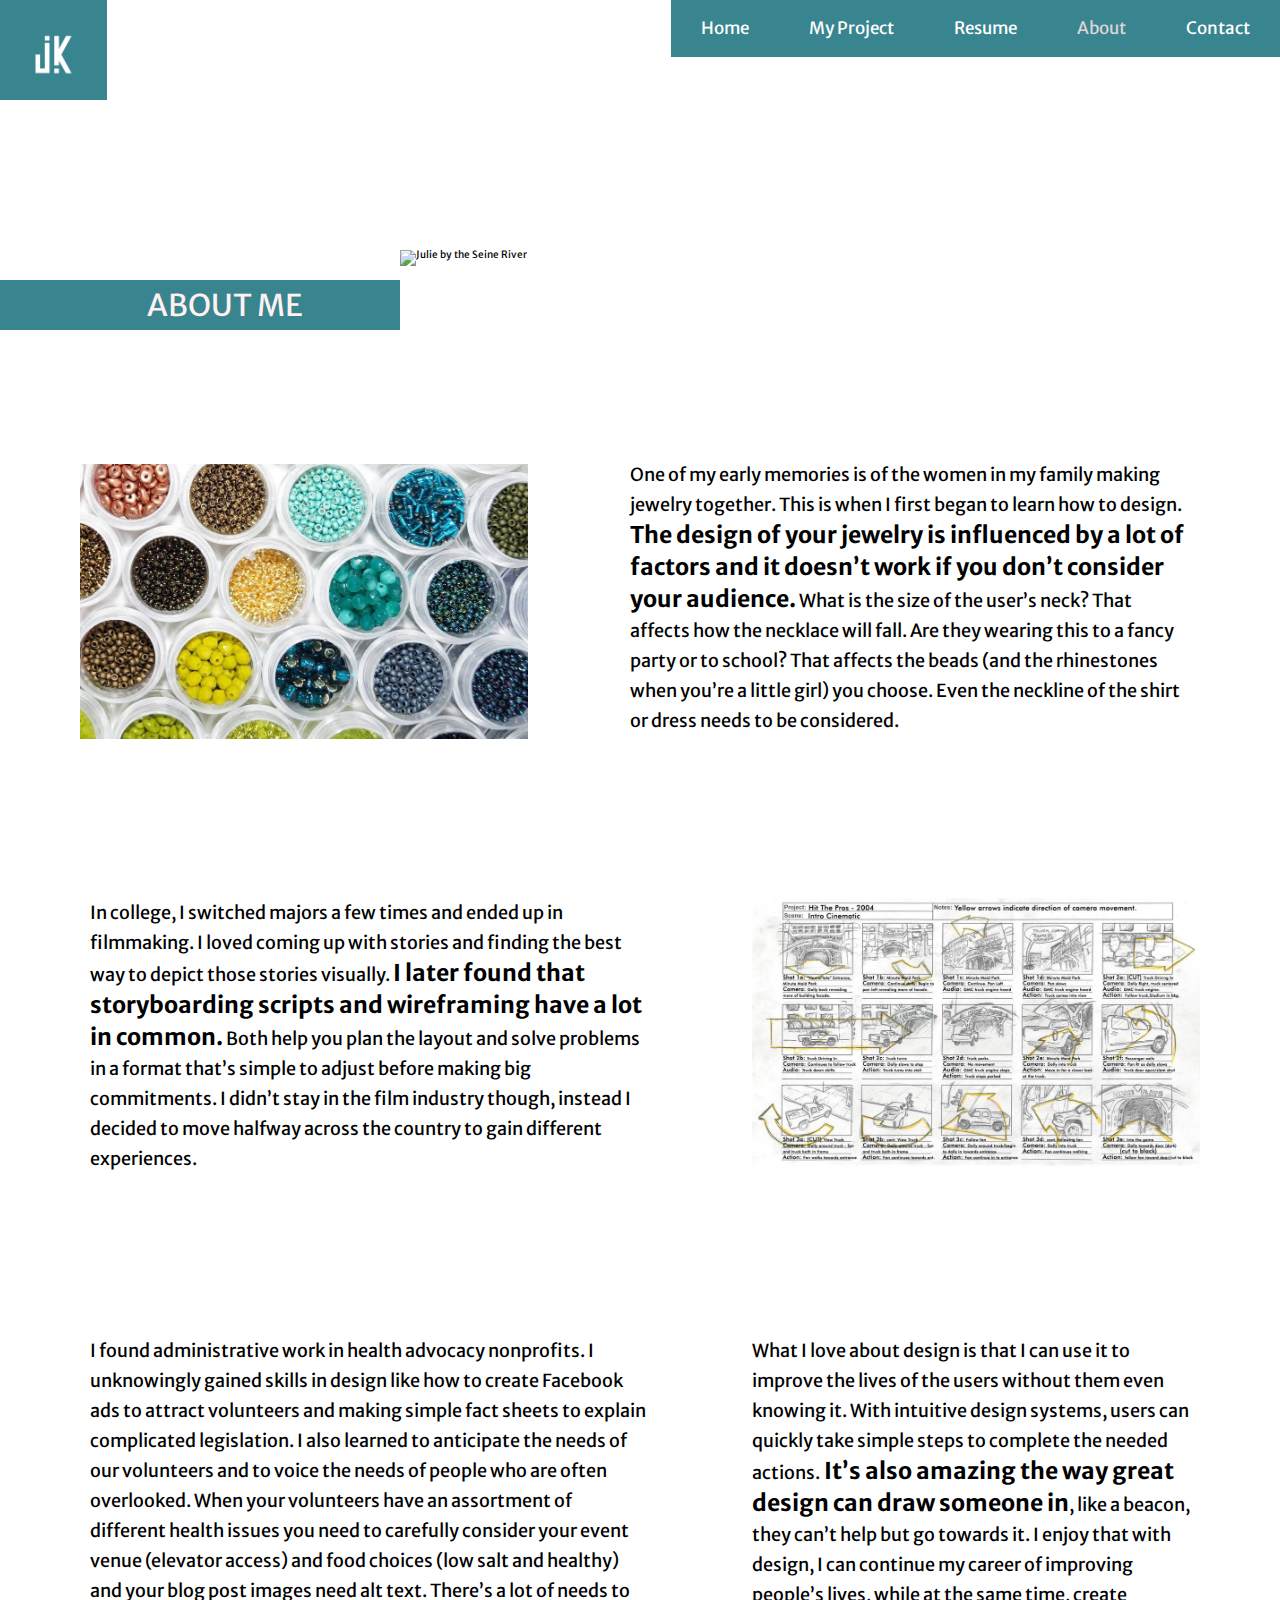
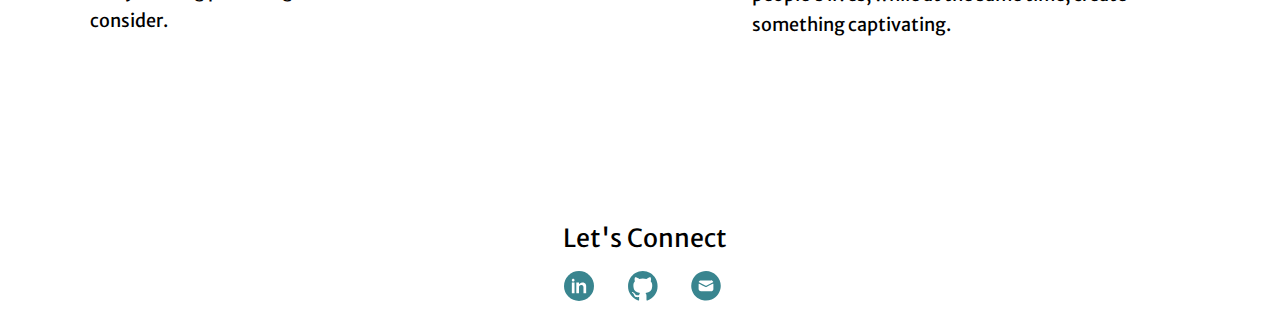
==== commit aa1d4e2e: "add busy bus pages" ====
--- a/about.html
+++ b/about.html
@@ -103,16 +103,7 @@
     }
   </script>
 
-  <br>
 </body>
-<br>
-<br>
-<br>
-<br>
-<br>
-<br>
-<br>
-<br>
 <footer>
   <section class="bottom">
     <div class="connect">
--- a/css/style.css
+++ b/css/style.css
@@ -44,7 +44,7 @@
 /*** typography ***/
 p, ul {
   font-family: 'Merriweather Sans';
-  size: 1rem;
+  font-size: 1.5rem;
   line-height: 2.3rem;
 }
 
@@ -119,14 +119,23 @@
   margin: 7rem 3rem 5rem 3rem;
 }
 
+.thirdsec {
+  margin: 7rem 4rem 5rem 3rem;
+}
+
 .featured, .solotext {
   padding: 1rem;
   margin: 2rem 1rem 2.5rem 1rem;
 }
 
-.featuredpic, .solo {
-  margin: 5rem 2rem 5rem 2rem;
+.featuredpic, .solo{
+  margin: 5rem 2rem 3rem 2rem;
   width: 85%;
+}
+
+.thirdpic {
+  margin: 1rem 2rem 3rem 2rem;
+  width: 30%;
 }
 
 .title {
@@ -192,7 +201,7 @@
   float: none;
   height: auto;
   list-style-position: inside;
-  padding: 2rem;
+  padding: 3rem;
 }
 
 
@@ -211,6 +220,8 @@
   padding: 3rem;
   width: 96%;
 }
+
+
 
 
 .button {
@@ -297,6 +308,14 @@
   width: 95%;
 }
 
+.busybus-pic{
+  float: none;
+  margin: 2rem auto 0 auto;
+  /* padding-left: 5rem; */
+  width: 70%;
+}
+
+
 .competitive-pic {
   margin: 4rem auto 0 auto;
   width: 50%;
@@ -310,6 +329,10 @@
   float: left;
   width: 50%;
 }
+
+/* third  */
+
+
 
 /* ABOUT */
 .river {
@@ -359,7 +382,7 @@
     padding-right: 3rem;
   }
 
-  .featuredsec, .solosec {
+  .featuredsec, .solosec, .thirdsec  {
     display: inline-block;
     margin: 8rem 6rem 5rem 6rem;
   }
@@ -373,10 +396,14 @@
     width: 80%;
   }
 
-  .section {
+  .section  {
     margin: 3rem 10rem 3rem 10rem;
   }
-
+  .busybus-pic{
+    float: left;
+    margin-left: 4rem;
+    width: 50%;
+  }
 }
 
 @media screen and (min-width:991px) {
@@ -420,7 +447,7 @@
     width: 40%;
   }
 
-  .featuredsec, .solosec {
+  .featuredsec, .solosec, .thirdsec  {
     display: inline-block;
     margin: 8rem 5rem 5rem 5rem;
   }
@@ -437,6 +464,12 @@
     margin: 5rem;
     width: 50%;
   }
+
+   .thirdpic {
+      float: right;
+      margin: 5rem;
+      width: 30%;
+    }
 
   .solotext {
     float: right;
@@ -513,13 +546,25 @@
 
   .featuredsec, .solosec {
     display: inline-block;
-    margin: 8rem 5rem 5rem 5rem;
+    margin: 8rem 5rem 8rem 5rem;
+  }
+
+ .thirdsec {
+    display: inline-block;
+    margin: 15rem 5rem 8rem 5rem;
   }
 
   .featuredpic {
     float: right;
     margin: 3rem 7rem 10rem 0;
     width: 43%;
+  }
+
+ .thirdpic {
+    float: right;
+    /* margin: 5rem 0rem 10rem 0rem; */
+    margin-right: 15rem;
+    width: 18%;
   }
 
   .solo {
@@ -592,12 +637,17 @@
     width: 45%;
   }
 
+  .busybus-pic {
+  float: left;
+   width: 25%;
+  }
+
   .problem {
     background-color: #3AA695;
     clear: left;
     color: #FFF1F1;
     float: left;
-    height: 42rem;
+    height: 37rem;
     margin: 2%;
     padding: 4rem;
     width: 44%;
@@ -608,7 +658,7 @@
     clear: right;
     color: #FFF1F1;
     float: right;
-    height: 42rem;
+    height: 37rem;
     margin: 2%;
     padding: 4rem;
     width: 44%;
@@ -663,8 +713,9 @@
     float: left;
     height: 32rem;
     margin-left: 1%;
-    width: 31%;
-  }
+    width: 32%;
+  }
+
 
   .processpic, .personas-pic {
     clear: left;
@@ -703,8 +754,8 @@
 
   .dash {
     float: right;
+    margin-top: 1rem;
     padding-left: 0;
-    margin-top: 1rem;
     width: 42%;
   }
 
@@ -747,4 +798,5 @@
     display: inline-block;
     padding: 10rem 22rem 10rem 22rem;
   }
-}
+
+}
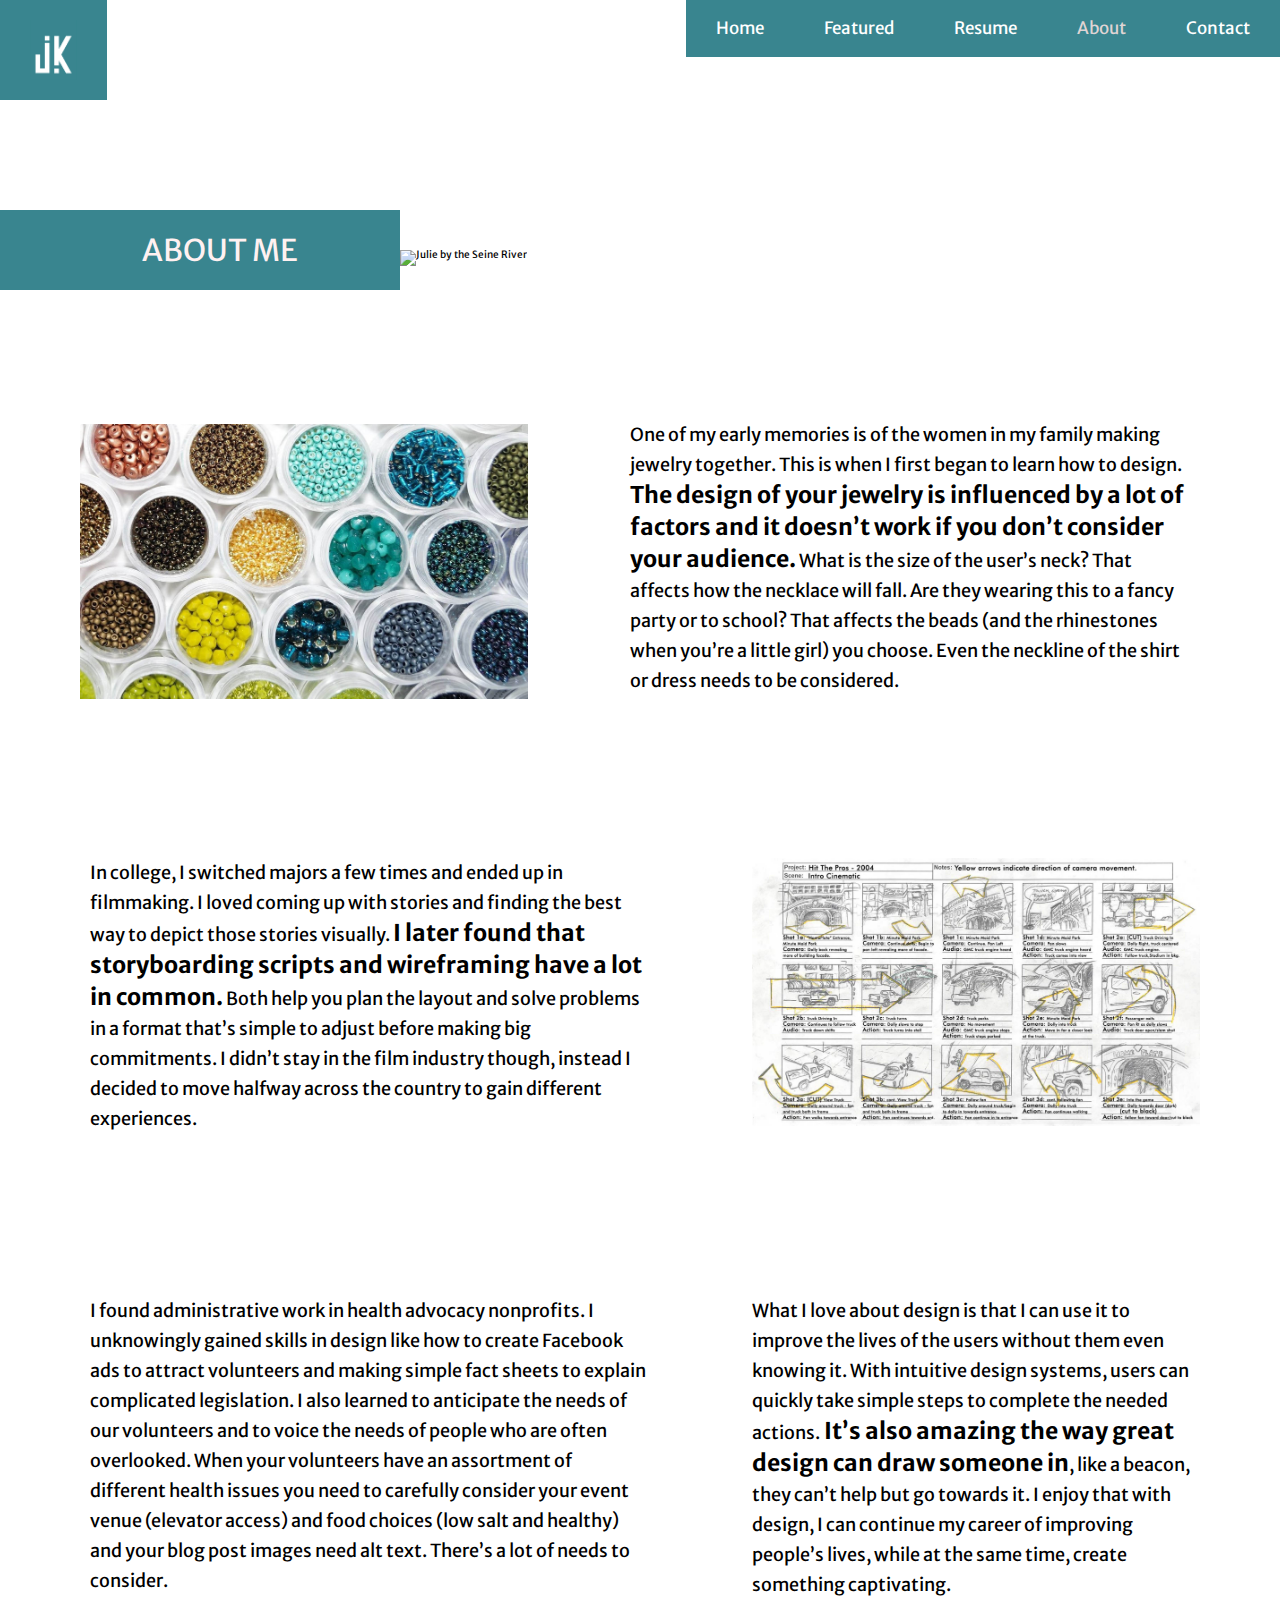
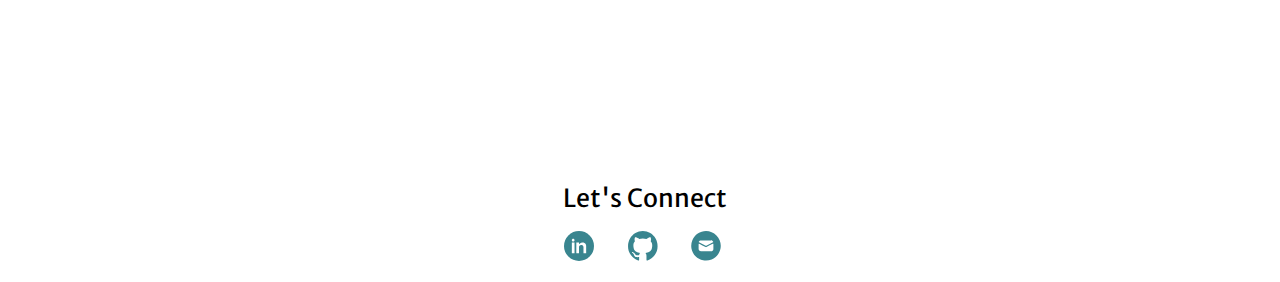
==== commit 291f4c56: "change pics, featured, spacing" ====
--- a/about.html
+++ b/about.html
@@ -15,7 +15,7 @@
     <a href="index.html" class="active"><img src="images/JK-banner.png" alt="JK logo on teal" class="banner" /></a>
     <div id="myLinks">
       <a href="index.html">Home</a>
-      <a href="feature.html">My Project</a>
+      <a href="feature.html">Featured</a>
       <a href="images/j-knowles-resume-19.pdf" target="_blank">Resume</a>
       <a class="current" href="about.html">About</a>
       <a href="#contact">Contact</a>
--- a/css/style.css
+++ b/css/style.css
@@ -73,9 +73,9 @@
   line-height: 4rem;
 }
 
-h5{
+h5 {
+  color: #39858F;
   font-size: 2rem;
-  color: #39858F;
 }
 
 strong {
@@ -128,7 +128,7 @@
   margin: 2rem 1rem 2.5rem 1rem;
 }
 
-.featuredpic, .solo{
+.featuredpic, .solo {
   margin: 5rem 2rem 3rem 2rem;
   width: 85%;
 }
@@ -204,7 +204,6 @@
   padding: 3rem;
 }
 
-
 .conclusion {
   background-color: #3AA695;
   color: #FFF1F1;
@@ -220,9 +219,6 @@
   padding: 3rem;
   width: 96%;
 }
-
-
-
 
 .button {
   border: 2px solid #3AA695;
@@ -256,7 +252,6 @@
   text-align: center;
 }
 
-
 .prototypebutton:hover {
   background-color: #3AA695;
   color: white;
@@ -308,14 +303,13 @@
   width: 95%;
 }
 
-.busybus-pic{
+.busybus-pic {
   float: none;
   margin: 2rem auto 0 auto;
   /* padding-left: 5rem; */
   width: 70%;
 }
 
-
 .competitive-pic {
   margin: 4rem auto 0 auto;
   width: 50%;
@@ -331,9 +325,6 @@
 }
 
 /* third  */
-
-
-
 /* ABOUT */
 .river {
   margin-top: 5rem;
@@ -382,7 +373,7 @@
     padding-right: 3rem;
   }
 
-  .featuredsec, .solosec, .thirdsec  {
+  .featuredsec, .solosec, .thirdsec {
     display: inline-block;
     margin: 8rem 6rem 5rem 6rem;
   }
@@ -396,10 +387,11 @@
     width: 80%;
   }
 
-  .section  {
+  .section {
     margin: 3rem 10rem 3rem 10rem;
   }
-  .busybus-pic{
+
+  .busybus-pic {
     float: left;
     margin-left: 4rem;
     width: 50%;
@@ -447,7 +439,7 @@
     width: 40%;
   }
 
-  .featuredsec, .solosec, .thirdsec  {
+  .featuredsec, .solosec, .thirdsec {
     display: inline-block;
     margin: 8rem 5rem 5rem 5rem;
   }
@@ -465,11 +457,11 @@
     width: 50%;
   }
 
-   .thirdpic {
-      float: right;
-      margin: 5rem;
-      width: 30%;
-    }
+  .thirdpic {
+    float: right;
+    margin: 5rem;
+    width: 30%;
+  }
 
   .solotext {
     float: right;
@@ -481,8 +473,8 @@
   .title {
     background-color: #39858F;
     color: #FFF1F1;
-    margin: 8rem 0 3rem 0;
-    padding-top: 2.5rem 0 2.5rem 4rem;
+    margin: 1rem 0 3rem 0;
+    padding: 2.5rem 0 2.5rem 4rem;
     text-align: center;
     width: 40rem;
   }
@@ -549,7 +541,7 @@
     margin: 8rem 5rem 8rem 5rem;
   }
 
- .thirdsec {
+  .thirdsec {
     display: inline-block;
     margin: 15rem 5rem 8rem 5rem;
   }
@@ -560,7 +552,7 @@
     width: 43%;
   }
 
- .thirdpic {
+  .thirdpic {
     float: right;
     /* margin: 5rem 0rem 10rem 0rem; */
     margin-right: 15rem;
@@ -593,8 +585,6 @@
     width: 30rem;
   }
 
-
-
   /* about */
   .one {
     float: right;
@@ -638,8 +628,8 @@
   }
 
   .busybus-pic {
-  float: left;
-   width: 25%;
+    float: left;
+    width: 25%;
   }
 
   .problem {
@@ -716,7 +706,6 @@
     width: 32%;
   }
 
-
   .processpic, .personas-pic {
     clear: left;
     float: left;
@@ -798,5 +787,4 @@
     display: inline-block;
     padding: 10rem 22rem 10rem 22rem;
   }
-
-}
+}
